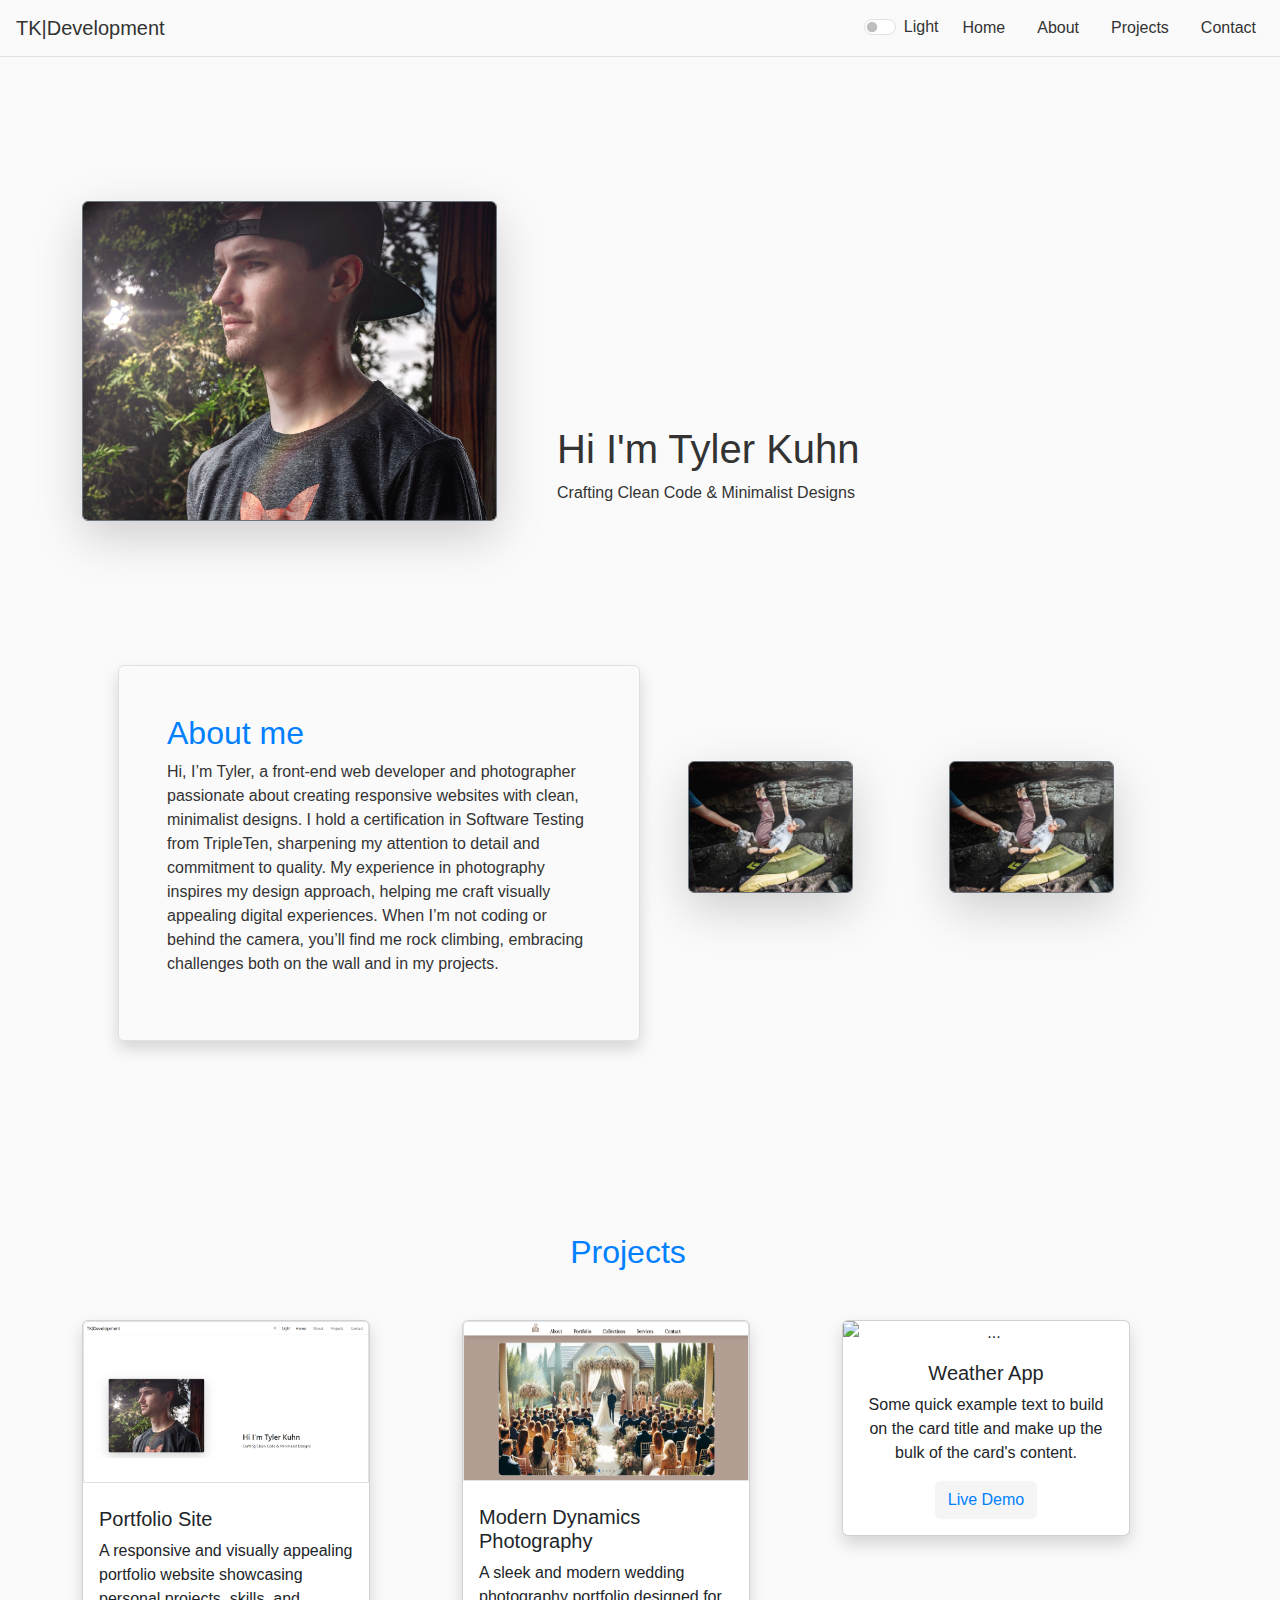
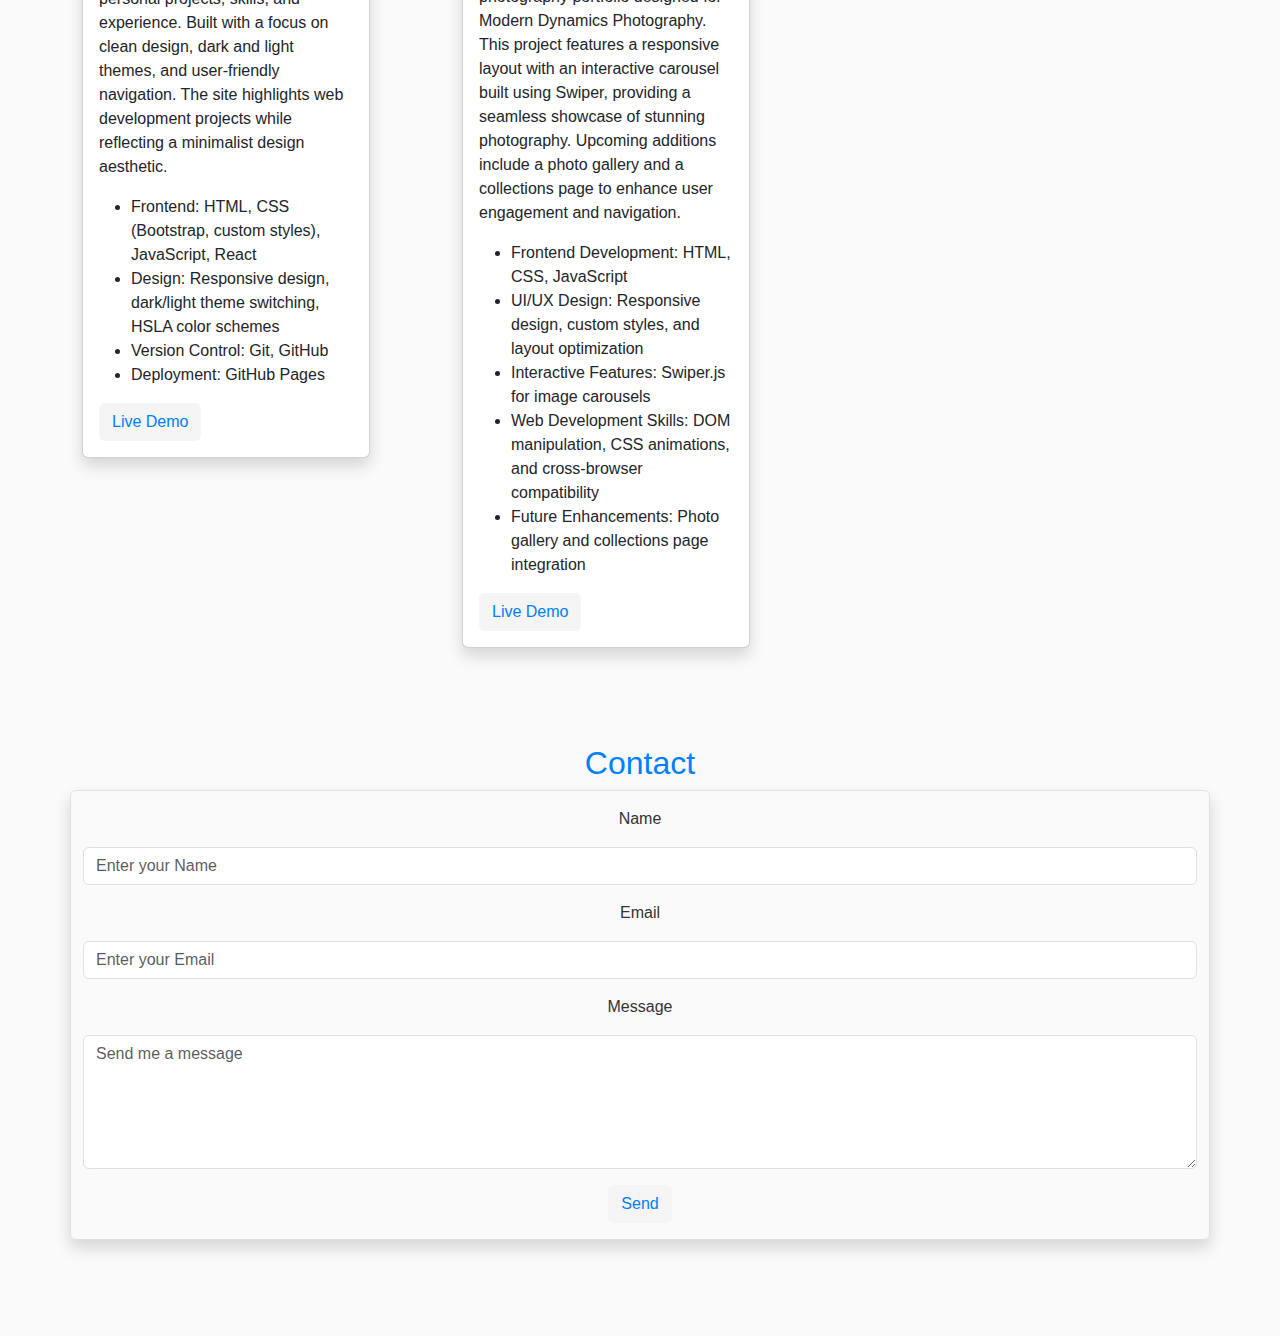
==== index.html @ 6af0e2d0 "fixed colors" ====
<!DOCTYPE html>
<html lang="en">
  <head>
    <meta charset="UTF-8" />
    <meta name="viewport" content="width=device-width, initial-scale=1.0" />
    <link
      href="https://cdn.jsdelivr.net/npm/bootstrap@5.3.3/dist/css/bootstrap.min.css"
      rel="stylesheet"
      integrity="sha384-QWTKZyjpPEjISv5WaRU9OFeRpok6YctnYmDr5pNlyT2bRjXh0JMhjY6hW+ALEwIH"
      crossorigin="anonymous"
    />
    <link rel="stylesheet" href="style.css" />
    <title>Tyler Kuhn | Portfolio</title>
  </head>
  <body>
    <header class="z-3 position-fixed-top ">
      <nav
        class="navbar navbar-expand-md border-bottom border-body"
      >
        <a class="navbar-brand navbar-brand-font-size ms-3">
          <span class="d-none d-lg-inline">TK|Development</span>
          <span class="d-none d-sm-inline d-lg-none">TK</span>
        </a>
        <div class="ms-auto d-flex align-items-center">
          <div class="form-check form-switch mt-0.5 me-3">
            <input
              class="form-check-input"
              type="checkbox"
              id="theme-toggle"
            />
            <label class="form-check-label" for="theme-toggle">Light</label>
          </div>
          <div>
            <ul class="navbar-nav flex-row">
              <li class="nav-item me-3">
                <a
                  class="nav-link active navbar-nav-link-padding-x"
                  href="#home"
                  ><span>Home</span></a
                >
              </li>
              <li class="nav-item me-3">
                <a class="nav-link navbar-nav-link-padding-x" href="#about"
                  ><span>About</span></a
                >
              </li>
              <li class="nav-item me-3">
                <a class="nav-link navbar-nav-link-padding-x" href="#projects"
                  ><span>Projects</span></a
                >
              </li>
              <li class="nav-item me-3">
                <a class="nav-link navbar-nav-link-padding-x" href="#contact"
                  ><span>Contact</span></a
                >
              </li>
            </ul>
          </div>
        </div>
      </nav>
    </header>
    <main class="container mt-5 pt-5 mb-5 ">
      <div id="home" class="row">
        <div class="col-12 col-md-5 pt-5 pe-5">
          <img
            src="resources/images/profile_pic.jpg"
            class="img-fluid rounded shadow-lg border border-secondary"
          />
        </div>
        <div class="col-12 col-md-6 mt-auto pe-5">
          <h1>Hi I'm Tyler Kuhn</h1>
          <p>Crafting Clean Code & Minimalist Designs</p>
        </div>
      </div>
      <div id="about" class="row my-5 p-5">
        <div class="col-12 col-lg-6 my-5 p-5 border rounded shadow">
          <h2>About me</h2>
          <p>
            Hi, I’m Tyler, a front-end web developer and photographer passionate
            about creating responsive websites with clean, minimalist designs. I
            hold a certification in Software Testing from TripleTen, sharpening
            my attention to detail and commitment to quality. My experience in
            photography inspires my design approach, helping me craft visually
            appealing digital experiences. When I’m not coding or behind the
            camera, you’ll find me rock climbing, embracing challenges both on
            the wall and in my projects.
          </p>
        </div>
        <div class="col-12 col-lg-3 mt-5 p-5">
          <img
            src="resources/images/aboutme1.JPG"
            class="img-fluid rounded mt-5 shadow-lg border border-secondary"
          />
        </div>
        <div class="col-12 col-lg-3 mt-5 p-5">
          <img
            src="resources/images/aboutme1.JPG"
            class="img-fluid rounded mt-5 shadow-lg border border-secondary"
          />
        </div>
      </div>
      <div id="projects" class="row mt-5 pt-5">
        <div class="row text-center">
          <h2 class="m-auto">Projects</h2>
        </div>
        <div class="col-12 col-lg-4 mt-5 project-box">
          <div class="card shadow" style="width: 18rem">
            <img
              src="resources/images/portfolio-preview.png"
              class="card-img-top mb-2 pb-4 border"
              alt="Preview of a Portfolio Site."
            />
            <div class="card-body">
              <h5 class="card-title">Portfolio Site</h5>
              <p class="card-text">
                A responsive and visually appealing portfolio website showcasing
                personal projects, skills, and experience. Built with a focus on
                clean design, dark and light themes, and user-friendly
                navigation. The site highlights web development projects while
                reflecting a minimalist design aesthetic.
              </p>
              <ul>
                <li>
                  Frontend: HTML, CSS (Bootstrap, custom styles), JavaScript,
                  React
                </li>
                <li>
                  Design: Responsive design, dark/light theme switching, HSLA
                  color schemes
                </li>
                <li>Version Control: Git, GitHub</li>
                <li>Deployment: GitHub Pages</li>
              </ul>
              <a
                href="https://tyler-kuhn.github.io/Portfolio_Site/"
                target="_blank"
                class="btn"
                >Live Demo</a
              >
            </div>
          </div>
        </div>
        <div class="col-12 col-lg-4 mt-5 project-box">
          <div class="card shadow " style="width: 18rem">
            <img
              src="resources/images/mdp_preview.png"
              class="card-img-top mb-2 border"
              style="height: 10rem;"
              alt="Preview of Wedding photography site"
            /><!-- Remove above style and add to css later-->
            <div class="card-body">
              <h5 class="card-title">Modern Dynamics Photography</h5>
              <p class="card-text">
                A sleek and modern wedding photography portfolio designed for
                Modern Dynamics Photography. This project features a responsive
                layout with an interactive carousel built using Swiper,
                providing a seamless showcase of stunning photography. Upcoming
                additions include a photo gallery and a collections page to
                enhance user engagement and navigation.
              </p>
              <ul>
                <li>Frontend Development: HTML, CSS, JavaScript</li>
                <li>
                  UI/UX Design: Responsive design, custom styles, and layout
                  optimization
                </li>
                <li>Interactive Features: Swiper.js for image carousels</li>
                <li>
                  Web Development Skills: DOM manipulation, CSS animations, and
                  cross-browser compatibility
                </li>
                <li>
                  Future Enhancements: Photo gallery and collections page
                  integration
                </li>
              </ul>
              <a
                href="https://tyler-kuhn.github.io/ModernDynamicsPhotography/"
                target="_blank"
                class="btn"
                >Live Demo</a
              >
            </div>
          </div>
        </div>
        <div class="col-12 col-lg-4 text-center mt-5 project-box">
          <div class="card shadow" style="width: 18rem">
            <img src="..." class="card-img-top" alt="..." />
            <div class="card-body">
              <h5 class="card-title">Weather App</h5>
              <p class="card-text">
                Some quick example text to build on the card title and make up
                the bulk of the card's content.
              </p>
              <a href="#" class="btn">Live Demo</a>
            </div>
          </div>
        </div>
      </div>
      <div id="contact" class="row text-center my-5 py-5">
        <h2>Contact</h2>
        <form action="/submit" method="POST" class="border shadow rounded">
          <label for="name" class="form-label my-3">Name</label>
          <input type="text" class="form-control mb-3" id="name" name="name" placeholder="Enter your Name" required>
          <label for="email" class="form-label mb-3">Email</label>
          <input type="email" class="form-control mb-3" id="email" name="email" placeholder="Enter your Email"  required>
          <label for="message" class="form-label mb-3">Message</label>
          <textarea class="form-control" id="message" class="mb-3" name="message" rows="5" placeholder="Send me a message" required></textarea>
          <input type="submit" value="Send" class="btn my-3">
        </form>
      </div>
    </main>
    <script
      src="https://cdn.jsdelivr.net/npm/bootstrap@5.3.3/dist/js/bootstrap.bundle.min.js"
      integrity="sha384-YvpcrYf0tY3lHB60NNkmXc5s9fDVZLESaAA55NDzOxhy9GkcIdslK1eN7N6jIeHz"
      crossorigin="anonymous"
    ></script>
    <script src="script.js"></script>
  </body>
</html>
---- style.css ----
/* Default Light Theme */
:root {
    --bg-color: hsla(0, 0%, 98%, 1);
    --text-color: hsla(0, 0%, 20%, 1);
    --accent-color: hsla(210, 100%, 50%, 1);
    --border-color: hsla(0, 0%, 90%, 1);
    --btn-color: hsla(0, 0%, 96%, 1);
  }
  
  /* Dark Theme */
  [data-theme="dark"] {
    --bg-color: hsla(220, 15%, 15%, 1);
    --text-color: hsla(0, 0%, 95%, 1);
    --accent-color: hsla(210, 100%, 60%, 1);
    --border-color: hsla(220, 15%, 25%, 1);
    --btn-color: hsla(0, 0%, 20%, 1);
  }
  
  body, nav, span{
    background: var(--bg-color);
    color: var(--text-color)!important;
    font-family: 'Poppins', sans-serif;
    transition: background 0.3s, color 0.3s;
  }
  
  a, .btn, h2{
    color: var(--accent-color)!important;
  }
  
  .btn, input > .btn{
    background: var(--btn-color)!important;
  }

  .form-check-input:checked {
    background-color: var(--bg-color);
  }

  hr {
    border-color: var(--border-color);
  }
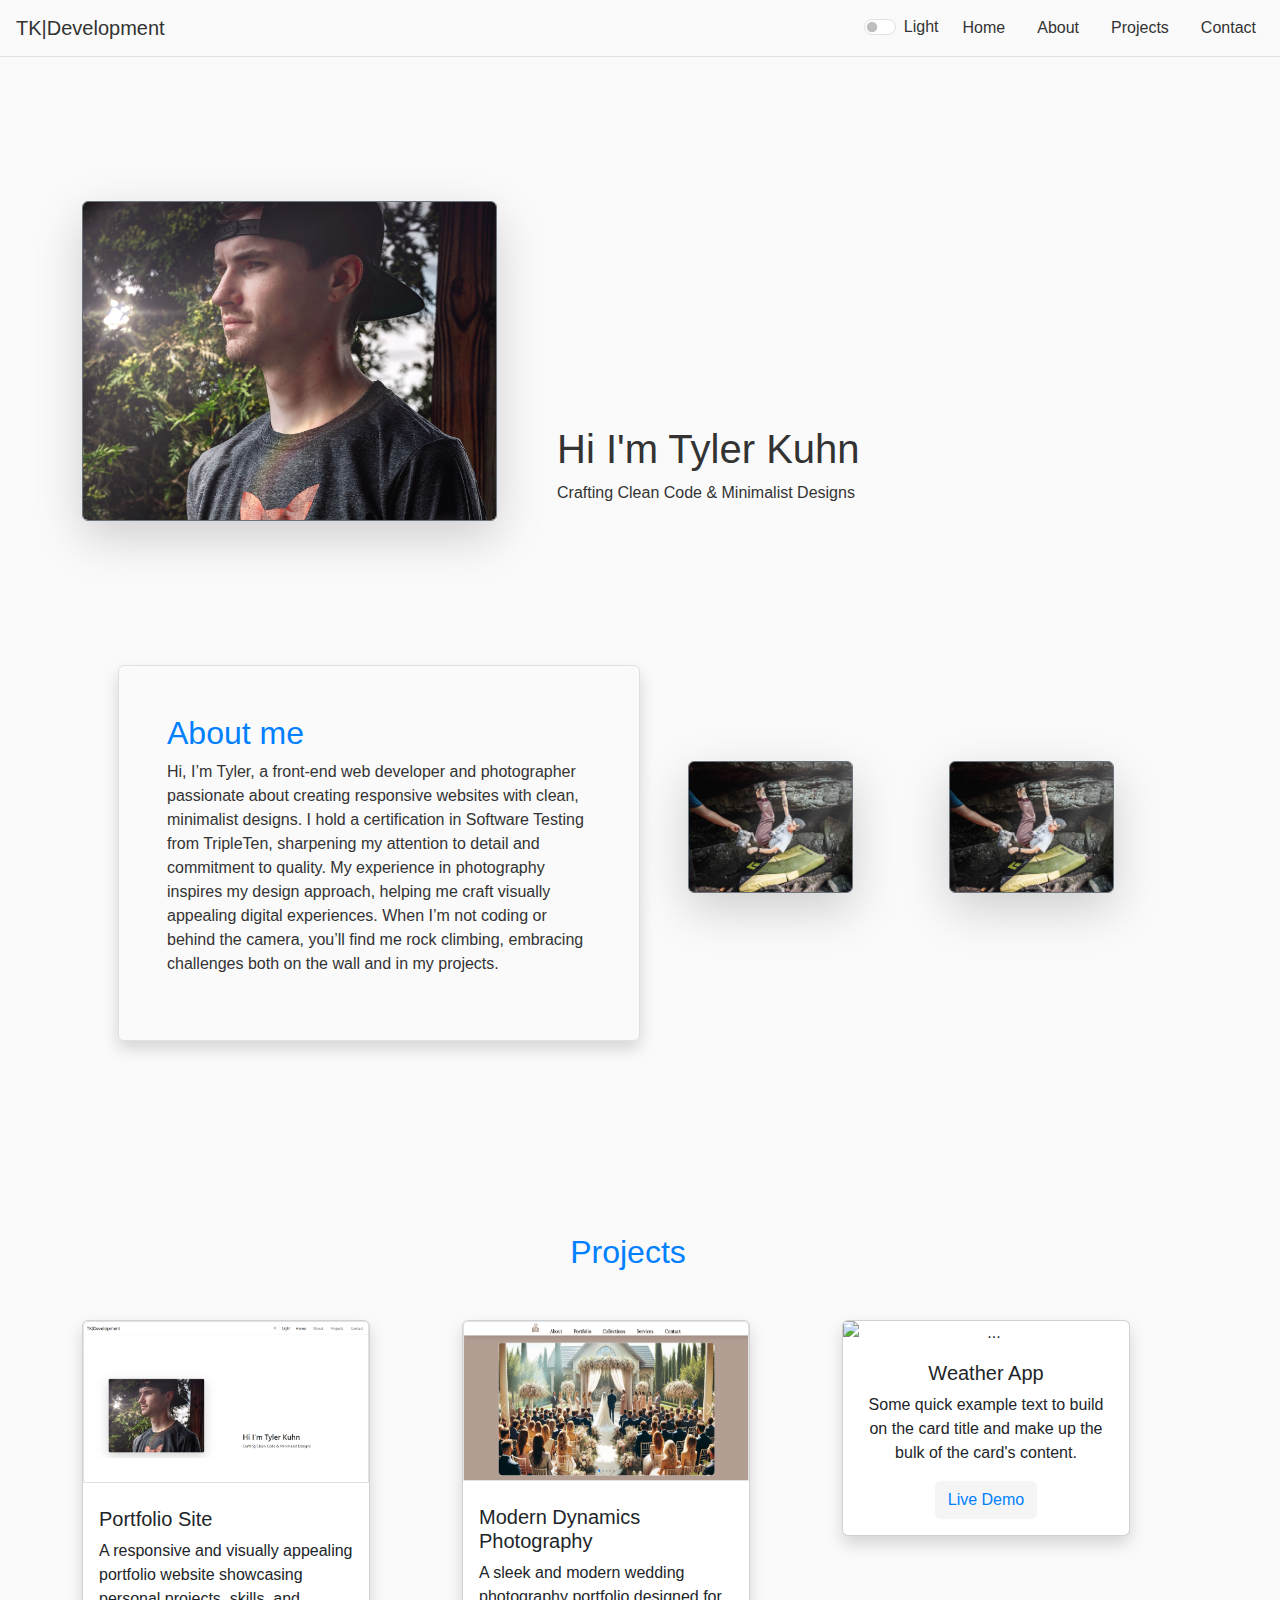
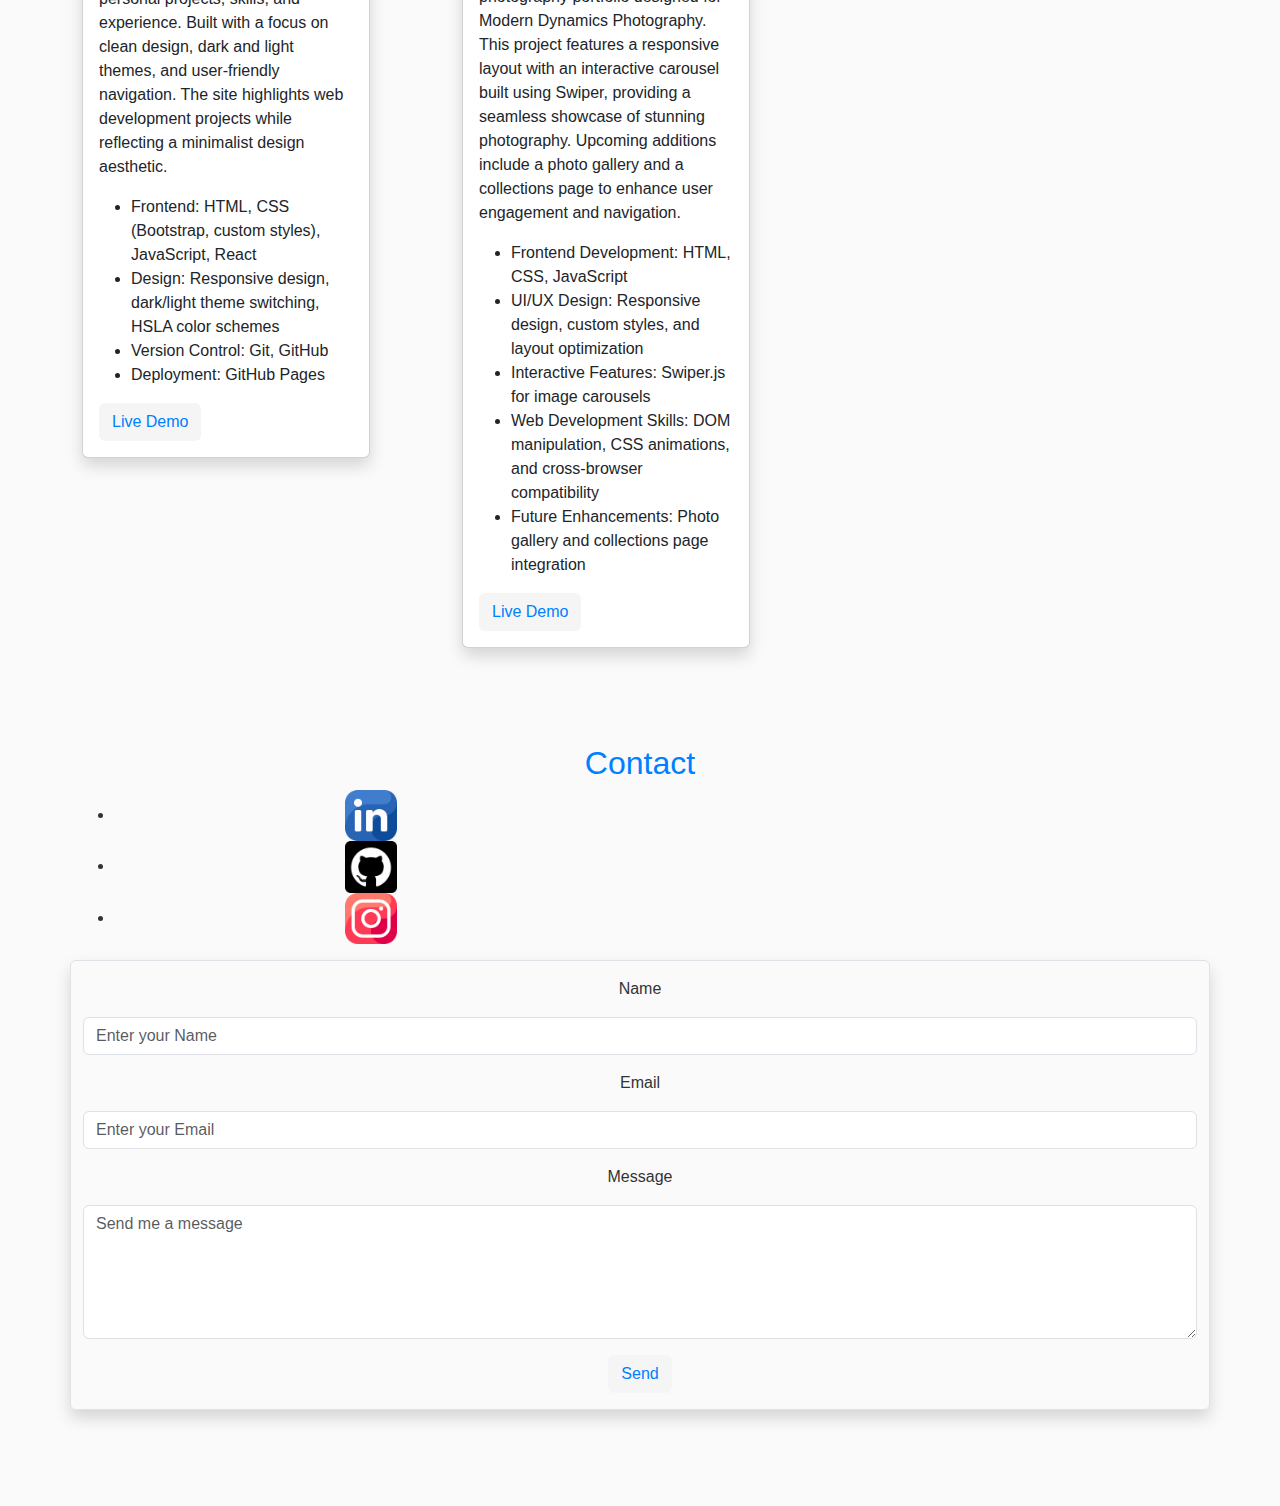
==== commit 2e6150e5: "be dtime" ====
--- a/index.html
+++ b/index.html
@@ -199,6 +199,13 @@
       </div>
       <div id="contact" class="row text-center my-5 py-5">
         <h2>Contact</h2>
+        <div class="col-12 col-lg-6">
+          <ul id="socials" class="flex-row">
+            <li><a href="https://www.linkedin.com/in/iamtylerkuhn/"><img src="resources/icons/linkedin_2504923.png" alt="Linkedin Logo"></a></li>
+            <li><a href="https://github.com/Tyler-Kuhn"><img src="resources/icons/github_5968866.png" alt="GitHub Logo"></a></li>
+            <li><a href=""><img src="resources/icons/instagram_2504918.png" alt="Instagram Logo"></a></li>
+          </ul>
+        </div>
         <form action="/submit" method="POST" class="border shadow rounded">
           <label for="name" class="form-label my-3">Name</label>
           <input type="text" class="form-control mb-3" id="name" name="name" placeholder="Enter your Name" required>
--- a/style.css
+++ b/style.css
@@ -39,5 +39,12 @@
     border-color: var(--border-color);
   }
 
+  #socials img{
+    width: 10%;
+    height: auto;
+  }
 
+  li {
+  
+  }
   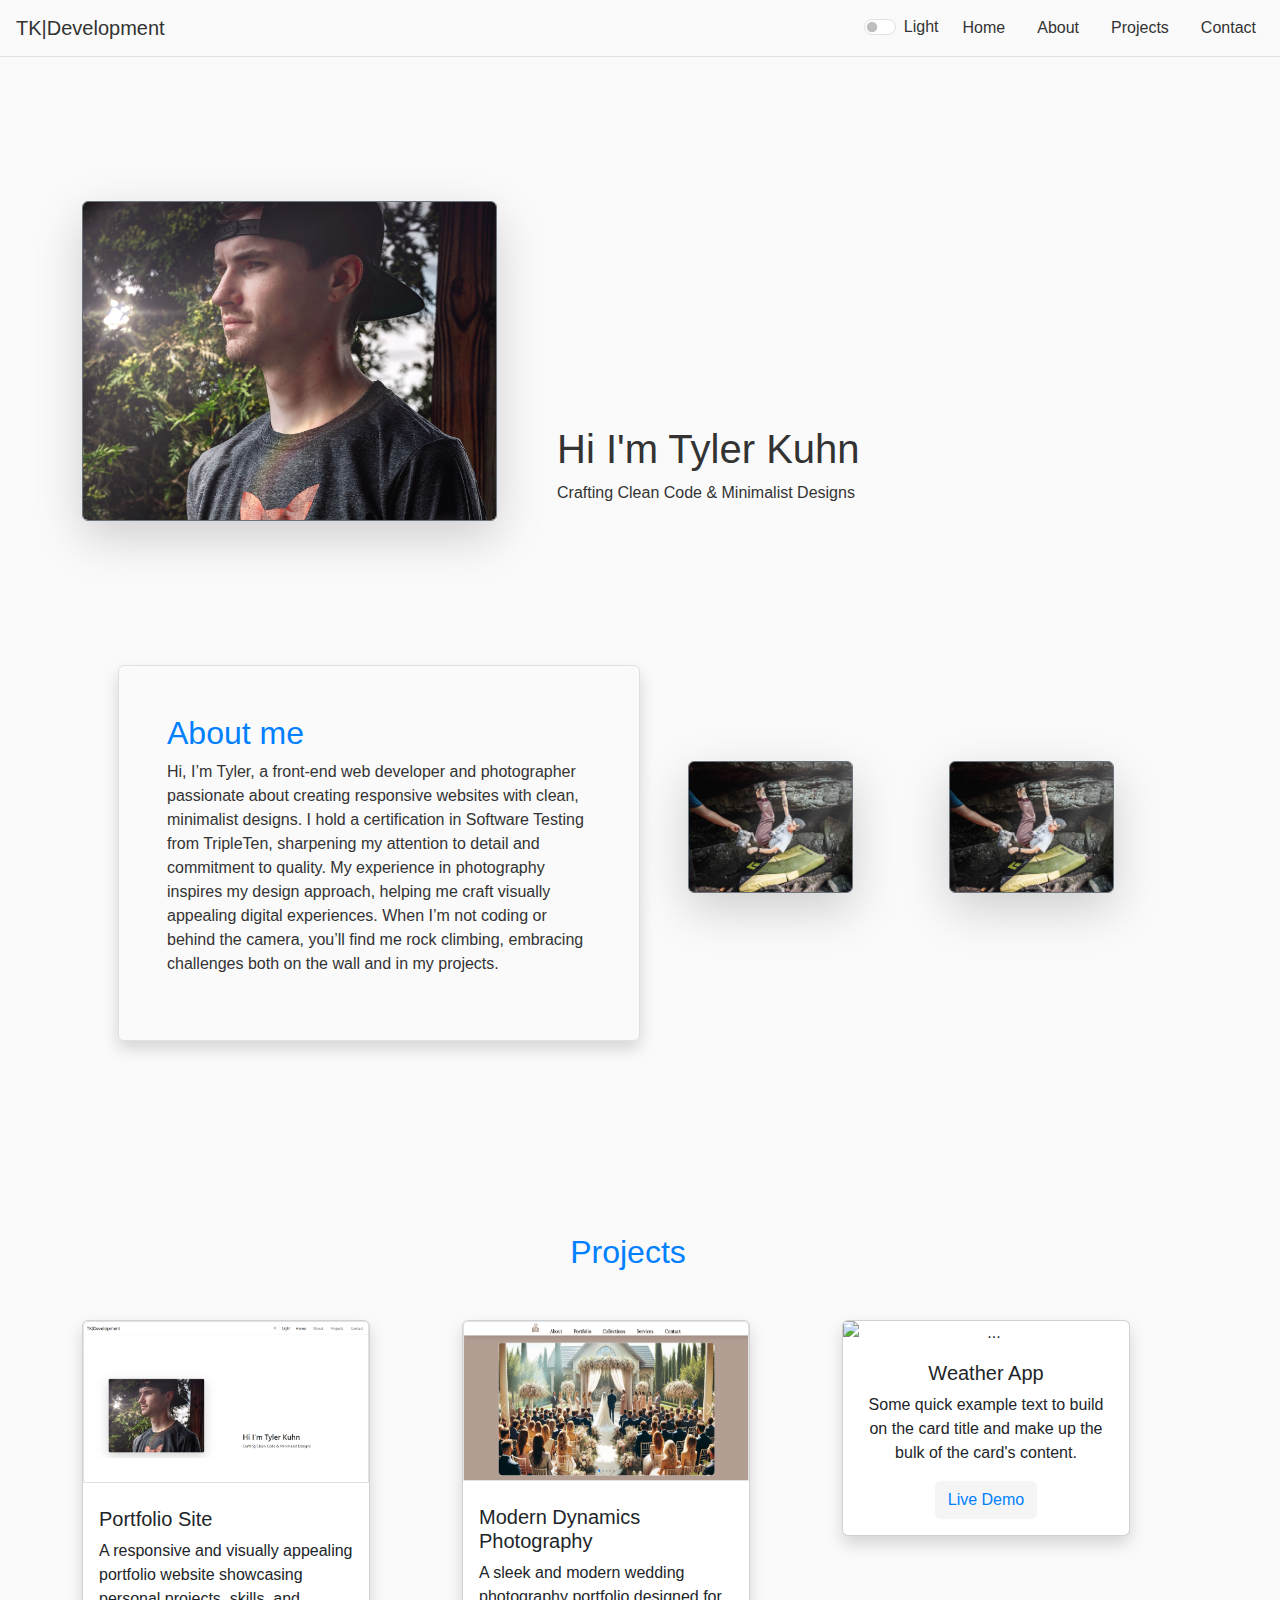
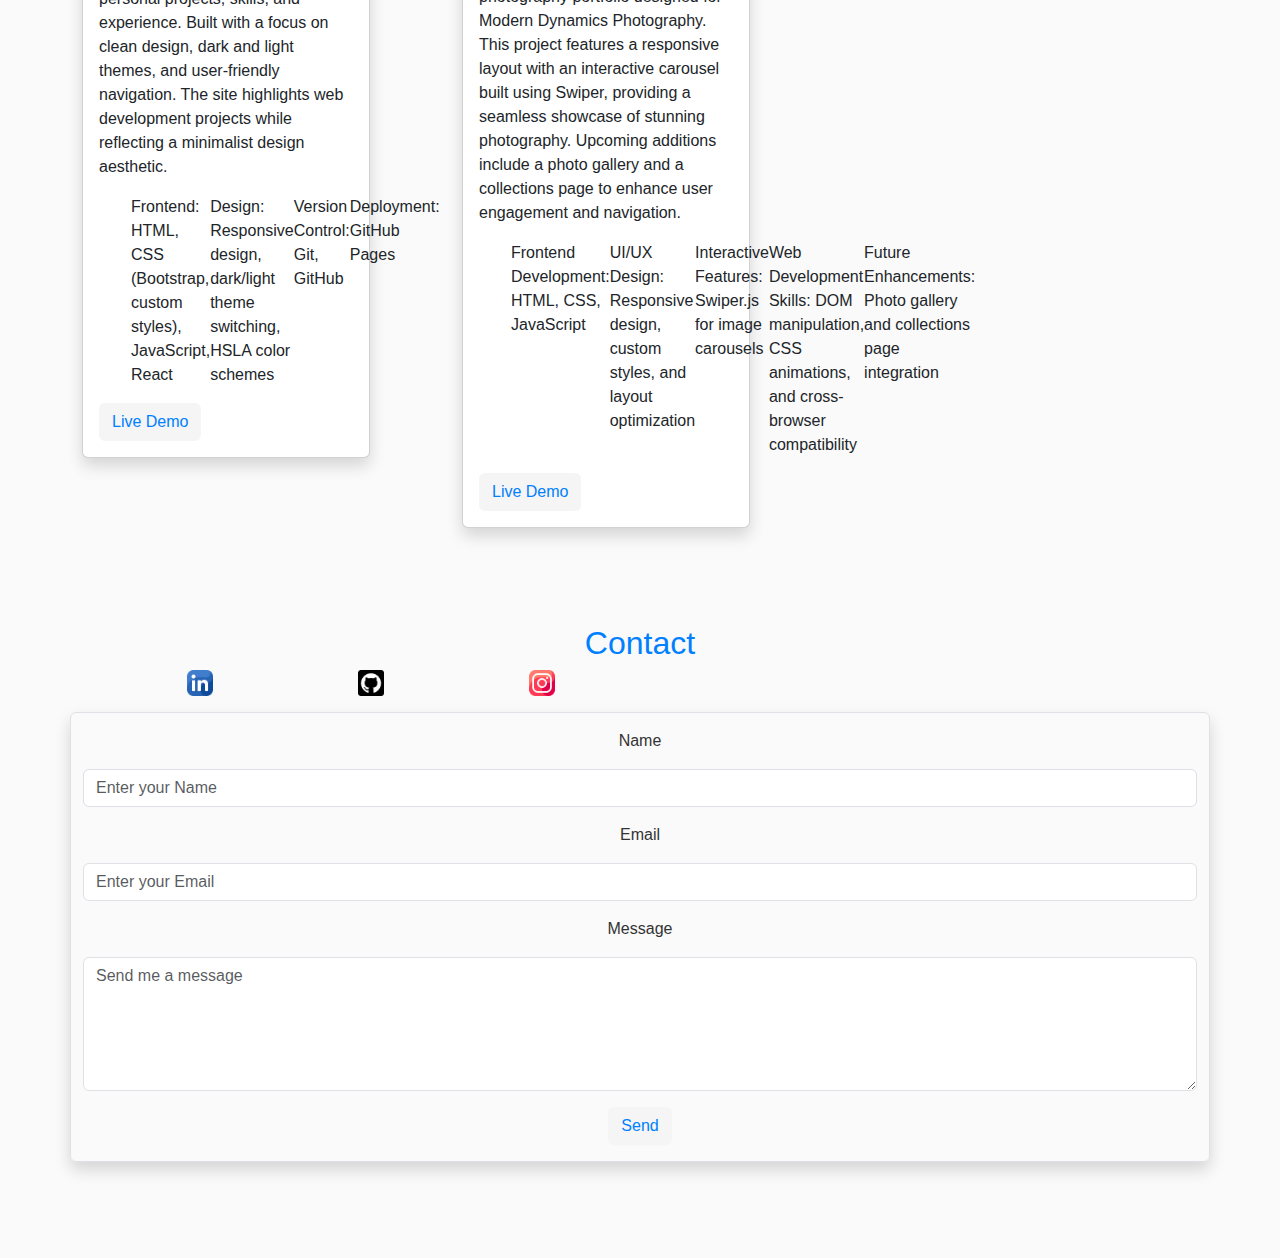
==== commit 096a23c9: "f" ====
--- a/index.html
+++ b/index.html
@@ -103,7 +103,7 @@
         <div class="row text-center">
           <h2 class="m-auto">Projects</h2>
         </div>
-        <div class="col-12 col-lg-4 mt-5 project-box">
+        <div class="col-12 col-md-12 col-lg-4 mt-5 project-box">
           <div class="card shadow" style="width: 18rem">
             <img
               src="resources/images/portfolio-preview.png"
--- a/style.css
+++ b/style.css
@@ -40,11 +40,13 @@
   }
 
   #socials img{
-    width: 10%;
+    width: 15%;
     height: auto;
   }
 
-  li {
-  
+  ul {
+    list-style-type: none;
+    display: flex;
+    flex-direction: row;
   }
   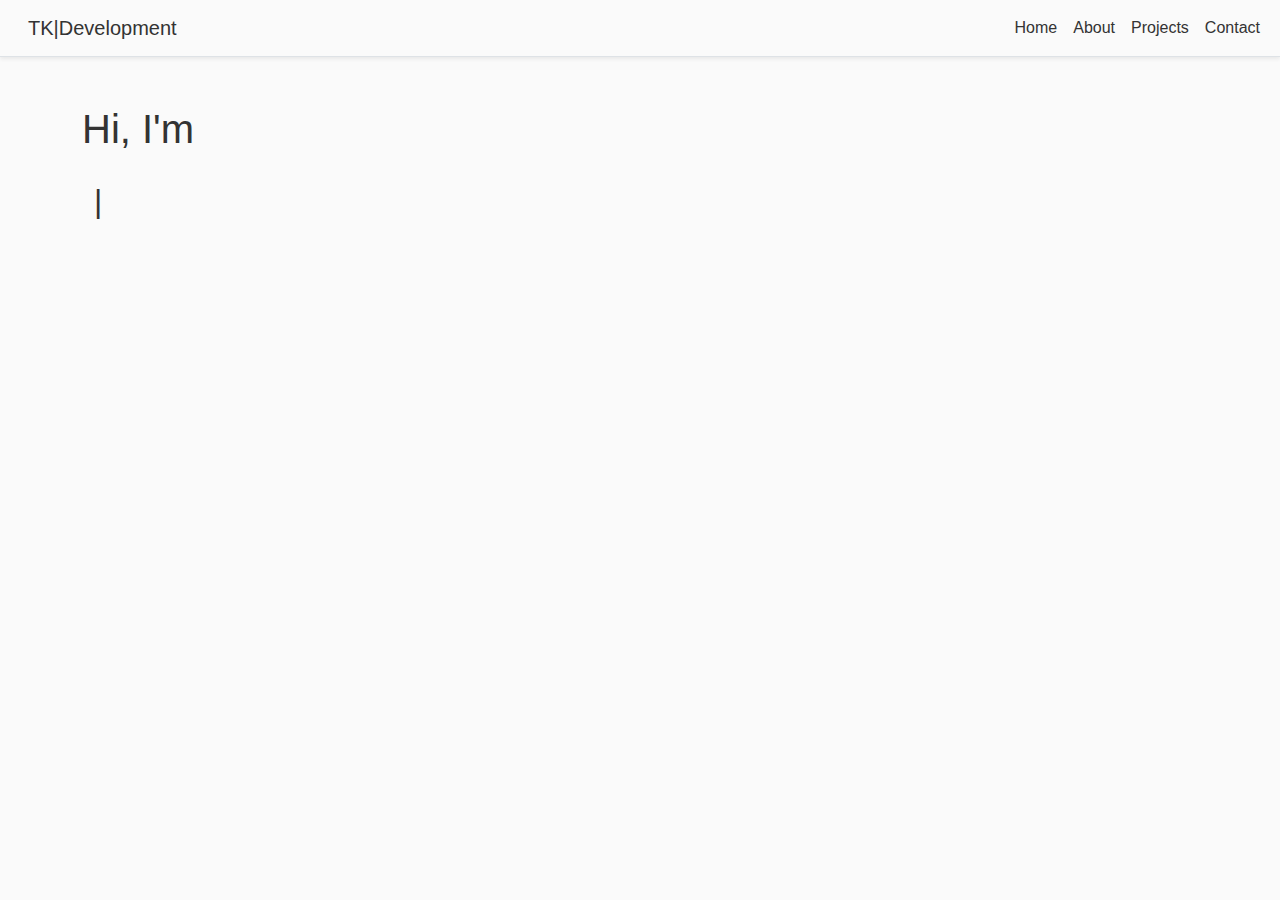
==== commit 86312dee: "restructured site and added interactivity" ====
--- a/index.html
+++ b/index.html
@@ -9,212 +9,65 @@
       integrity="sha384-QWTKZyjpPEjISv5WaRU9OFeRpok6YctnYmDr5pNlyT2bRjXh0JMhjY6hW+ALEwIH"
       crossorigin="anonymous"
     />
-    <link rel="stylesheet" href="style.css" />
-    <title>Tyler Kuhn | Portfolio</title>
+    <link rel="stylesheet" href="/styles/style.css" />
+    <link rel="stylesheet" href="/styles/index.css" />
+    <title>TK | Home</title>
   </head>
   <body>
-    <header class="z-3 position-fixed-top ">
+    <header class="z-3 position-fixed-top">
       <nav
-        class="navbar navbar-expand-md border-bottom border-body"
+        class="navbar navbar-expand-md bg-body-light border-bottom shadow-sm"
       >
-        <a class="navbar-brand navbar-brand-font-size ms-3">
-          <span class="d-none d-lg-inline">TK|Development</span>
-          <span class="d-none d-sm-inline d-lg-none">TK</span>
-        </a>
-        <div class="ms-auto d-flex align-items-center">
-          <div class="form-check form-switch mt-0.5 me-3">
-            <input
-              class="form-check-input"
-              type="checkbox"
-              id="theme-toggle"
-            />
-            <label class="form-check-label" for="theme-toggle">Light</label>
-          </div>
-          <div>
-            <ul class="navbar-nav flex-row">
-              <li class="nav-item me-3">
-                <a
-                  class="nav-link active navbar-nav-link-padding-x"
-                  href="#home"
-                  ><span>Home</span></a
+        <div class="container-fluid">
+          <a class="navbar-brand ps-3" href="index.html"
+            >TK|Development</a>
+            
+          <button
+            class="navbar-toggler"
+            type="button"
+            data-bs-toggle="collapse"
+            data-bs-target="#navbarSupportedContent"
+            aria-controls="navbarSupportedContent"
+            aria-expanded="false"
+            aria-label="Toggle navigation"
+          >
+            <span class="navbar-toggler-icon"></span>
+            
+          </button>
+          <div
+            class="collapse navbar-collapse d-flex-sm justify-content-end"
+            id="navbarSupportedContent"
+          >
+          
+            <ul class="navbar-nav">
+              <li class="nav-item">
+                <a class="nav-link active nav-color" aria-current="page" href="index.html"
+                  >Home</a
                 >
               </li>
-              <li class="nav-item me-3">
-                <a class="nav-link navbar-nav-link-padding-x" href="#about"
-                  ><span>About</span></a
-                >
+              <li class="nav-item">
+                <a class="nav-link nav-color" href="/pages/about.html">About</a>
               </li>
-              <li class="nav-item me-3">
-                <a class="nav-link navbar-nav-link-padding-x" href="#projects"
-                  ><span>Projects</span></a
-                >
+              <li class="nav-item">
+                <a class="nav-link nav-color" href="/pages/projects.html">Projects</a>
               </li>
-              <li class="nav-item me-3">
-                <a class="nav-link navbar-nav-link-padding-x" href="#contact"
-                  ><span>Contact</span></a
-                >
+              <li class="nav-item">
+                <a class="nav-link nav-color" href="/pages/contact.html">Contact</a>
               </li>
+             
             </ul>
           </div>
         </div>
       </nav>
     </header>
-    <main class="container mt-5 pt-5 mb-5 ">
-      <div id="home" class="row">
-        <div class="col-12 col-md-5 pt-5 pe-5">
-          <img
-            src="resources/images/profile_pic.jpg"
-            class="img-fluid rounded shadow-lg border border-secondary"
-          />
+    <main class="container">
+      <div id="home" class="row col-12 col-md-6 mt-auto">
+        <div class="typing-effect">
+          <h1 id="typed-heading"></h1>
+          <p id="typed-paragraph"></p>
+          <span class="cursor">|</span>
         </div>
-        <div class="col-12 col-md-6 mt-auto pe-5">
-          <h1>Hi I'm Tyler Kuhn</h1>
-          <p>Crafting Clean Code & Minimalist Designs</p>
-        </div>
-      </div>
-      <div id="about" class="row my-5 p-5">
-        <div class="col-12 col-lg-6 my-5 p-5 border rounded shadow">
-          <h2>About me</h2>
-          <p>
-            Hi, I’m Tyler, a front-end web developer and photographer passionate
-            about creating responsive websites with clean, minimalist designs. I
-            hold a certification in Software Testing from TripleTen, sharpening
-            my attention to detail and commitment to quality. My experience in
-            photography inspires my design approach, helping me craft visually
-            appealing digital experiences. When I’m not coding or behind the
-            camera, you’ll find me rock climbing, embracing challenges both on
-            the wall and in my projects.
-          </p>
-        </div>
-        <div class="col-12 col-lg-3 mt-5 p-5">
-          <img
-            src="resources/images/aboutme1.JPG"
-            class="img-fluid rounded mt-5 shadow-lg border border-secondary"
-          />
-        </div>
-        <div class="col-12 col-lg-3 mt-5 p-5">
-          <img
-            src="resources/images/aboutme1.JPG"
-            class="img-fluid rounded mt-5 shadow-lg border border-secondary"
-          />
-        </div>
-      </div>
-      <div id="projects" class="row mt-5 pt-5">
-        <div class="row text-center">
-          <h2 class="m-auto">Projects</h2>
-        </div>
-        <div class="col-12 col-md-12 col-lg-4 mt-5 project-box">
-          <div class="card shadow" style="width: 18rem">
-            <img
-              src="resources/images/portfolio-preview.png"
-              class="card-img-top mb-2 pb-4 border"
-              alt="Preview of a Portfolio Site."
-            />
-            <div class="card-body">
-              <h5 class="card-title">Portfolio Site</h5>
-              <p class="card-text">
-                A responsive and visually appealing portfolio website showcasing
-                personal projects, skills, and experience. Built with a focus on
-                clean design, dark and light themes, and user-friendly
-                navigation. The site highlights web development projects while
-                reflecting a minimalist design aesthetic.
-              </p>
-              <ul>
-                <li>
-                  Frontend: HTML, CSS (Bootstrap, custom styles), JavaScript,
-                  React
-                </li>
-                <li>
-                  Design: Responsive design, dark/light theme switching, HSLA
-                  color schemes
-                </li>
-                <li>Version Control: Git, GitHub</li>
-                <li>Deployment: GitHub Pages</li>
-              </ul>
-              <a
-                href="https://tyler-kuhn.github.io/Portfolio_Site/"
-                target="_blank"
-                class="btn"
-                >Live Demo</a
-              >
-            </div>
-          </div>
-        </div>
-        <div class="col-12 col-lg-4 mt-5 project-box">
-          <div class="card shadow " style="width: 18rem">
-            <img
-              src="resources/images/mdp_preview.png"
-              class="card-img-top mb-2 border"
-              style="height: 10rem;"
-              alt="Preview of Wedding photography site"
-            /><!-- Remove above style and add to css later-->
-            <div class="card-body">
-              <h5 class="card-title">Modern Dynamics Photography</h5>
-              <p class="card-text">
-                A sleek and modern wedding photography portfolio designed for
-                Modern Dynamics Photography. This project features a responsive
-                layout with an interactive carousel built using Swiper,
-                providing a seamless showcase of stunning photography. Upcoming
-                additions include a photo gallery and a collections page to
-                enhance user engagement and navigation.
-              </p>
-              <ul>
-                <li>Frontend Development: HTML, CSS, JavaScript</li>
-                <li>
-                  UI/UX Design: Responsive design, custom styles, and layout
-                  optimization
-                </li>
-                <li>Interactive Features: Swiper.js for image carousels</li>
-                <li>
-                  Web Development Skills: DOM manipulation, CSS animations, and
-                  cross-browser compatibility
-                </li>
-                <li>
-                  Future Enhancements: Photo gallery and collections page
-                  integration
-                </li>
-              </ul>
-              <a
-                href="https://tyler-kuhn.github.io/ModernDynamicsPhotography/"
-                target="_blank"
-                class="btn"
-                >Live Demo</a
-              >
-            </div>
-          </div>
-        </div>
-        <div class="col-12 col-lg-4 text-center mt-5 project-box">
-          <div class="card shadow" style="width: 18rem">
-            <img src="..." class="card-img-top" alt="..." />
-            <div class="card-body">
-              <h5 class="card-title">Weather App</h5>
-              <p class="card-text">
-                Some quick example text to build on the card title and make up
-                the bulk of the card's content.
-              </p>
-              <a href="#" class="btn">Live Demo</a>
-            </div>
-          </div>
-        </div>
-      </div>
-      <div id="contact" class="row text-center my-5 py-5">
-        <h2>Contact</h2>
-        <div class="col-12 col-lg-6">
-          <ul id="socials" class="flex-row">
-            <li><a href="https://www.linkedin.com/in/iamtylerkuhn/"><img src="resources/icons/linkedin_2504923.png" alt="Linkedin Logo"></a></li>
-            <li><a href="https://github.com/Tyler-Kuhn"><img src="resources/icons/github_5968866.png" alt="GitHub Logo"></a></li>
-            <li><a href=""><img src="resources/icons/instagram_2504918.png" alt="Instagram Logo"></a></li>
-          </ul>
-        </div>
-        <form action="/submit" method="POST" class="border shadow rounded">
-          <label for="name" class="form-label my-3">Name</label>
-          <input type="text" class="form-control mb-3" id="name" name="name" placeholder="Enter your Name" required>
-          <label for="email" class="form-label mb-3">Email</label>
-          <input type="email" class="form-control mb-3" id="email" name="email" placeholder="Enter your Email"  required>
-          <label for="message" class="form-label mb-3">Message</label>
-          <textarea class="form-control" id="message" class="mb-3" name="message" rows="5" placeholder="Send me a message" required></textarea>
-          <input type="submit" value="Send" class="btn my-3">
-        </form>
+        <div id="profile-pic"></div>
       </div>
     </main>
     <script
@@ -222,6 +75,7 @@
       integrity="sha384-YvpcrYf0tY3lHB60NNkmXc5s9fDVZLESaAA55NDzOxhy9GkcIdslK1eN7N6jIeHz"
       crossorigin="anonymous"
     ></script>
-    <script src="script.js"></script>
+    <script src="/scripts/script.js"></script>
+    <script src="/scripts/typing-effect.js"></script>
   </body>
 </html>
--- a/styles/style.css
+++ b/styles/style.css
@@ -0,0 +1,60 @@
+/* Default Light Theme */
+:root {
+    --bg-color: hsla(0, 0%, 98%, 1);
+    --text-color: hsla(0, 0%, 20%, 1);
+    --accent-color: hsla(210, 100%, 50%, 1);
+    --border-color: hsla(0, 0%, 90%, 1);
+    --btn-color: hsla(0, 0%, 96%, 1);
+  }
+  
+  /* Dark Theme */
+  [data-theme="dark"] {
+    --bg-color: hsla(220, 15%, 15%, 1);
+    --text-color: hsla(0, 0%, 95%, 1);
+    --accent-color: hsla(210, 100%, 60%, 1);
+    --border-color: hsla(220, 15%, 25%, 1);
+    --btn-color: hsla(0, 0%, 20%, 1);
+  }
+  /*Main Styles*/
+  body, nav, span, .nav-color, .navbar-brand, p, h1{
+    background: var(--bg-color);
+    color: var(--text-color)!important;
+    font-family: 'Poppins', sans-serif;
+    transition: background 0.3s, color 0.3s;
+  }
+  
+  a, .btn, h2{
+    color: var(--accent-color)!important;
+  }
+  
+  .btn, input > .btn{
+    background: var(--btn-color)!important;
+  }
+
+  .form-check-input:checked {
+    background-color: var(--bg-color);
+  }
+
+  hr {
+    border-color: var(--border-color);
+  }
+
+/*Main Spacing*/
+main{
+  margin-top: 3rem;
+}
+
+
+
+/*Footer Styles*/
+  #socials img{
+    width: 15%;
+    height: auto;
+  }
+
+  ul {
+    list-style-type: none;
+    display: flex;
+    flex-direction: row;
+  }
+  --- a/styles/index.css
+++ b/styles/index.css
@@ -0,0 +1,47 @@
+/* Default Light Theme */
+:root {
+    --bg-color: hsla(0, 0%, 98%, 1);
+    --text-color: hsla(0, 0%, 20%, 1);
+    --accent-color: hsla(210, 100%, 50%, 1);
+    --border-color: hsla(0, 0%, 90%, 1);
+    --btn-color: hsla(0, 0%, 96%, 1);
+  }
+  
+  /* Dark Theme */
+  [data-theme="dark"] {
+    --bg-color: hsla(220, 15%, 15%, 1);
+    --text-color: hsla(0, 0%, 95%, 1);
+    --accent-color: hsla(210, 100%, 60%, 1);
+    --border-color: hsla(220, 15%, 25%, 1);
+    --btn-color: hsla(0, 0%, 20%, 1);
+  }
+
+/*Home Styles*/
+  #home {
+    margin-top: 10rem;
+  }
+
+  /*Typing effect*/
+  .typing-effect {
+    font-family: 'Courier New', Courier, monospace;
+    font-size: 2rem;
+    color: var(--text-color);
+    display: flex;
+    flex-direction: column;
+    align-items: start;
+  }
+
+  .cursor {
+    display: inline-flex;
+    background-color: var(--bg-color);
+    width: 2px;
+    height: 1.5rem;
+    margin-left: .75rem;
+    animation: blink 0.5s step-end infinite;
+  }
+
+  @keyframes blink {
+    50% {
+        opacity: 0;
+    }
+  }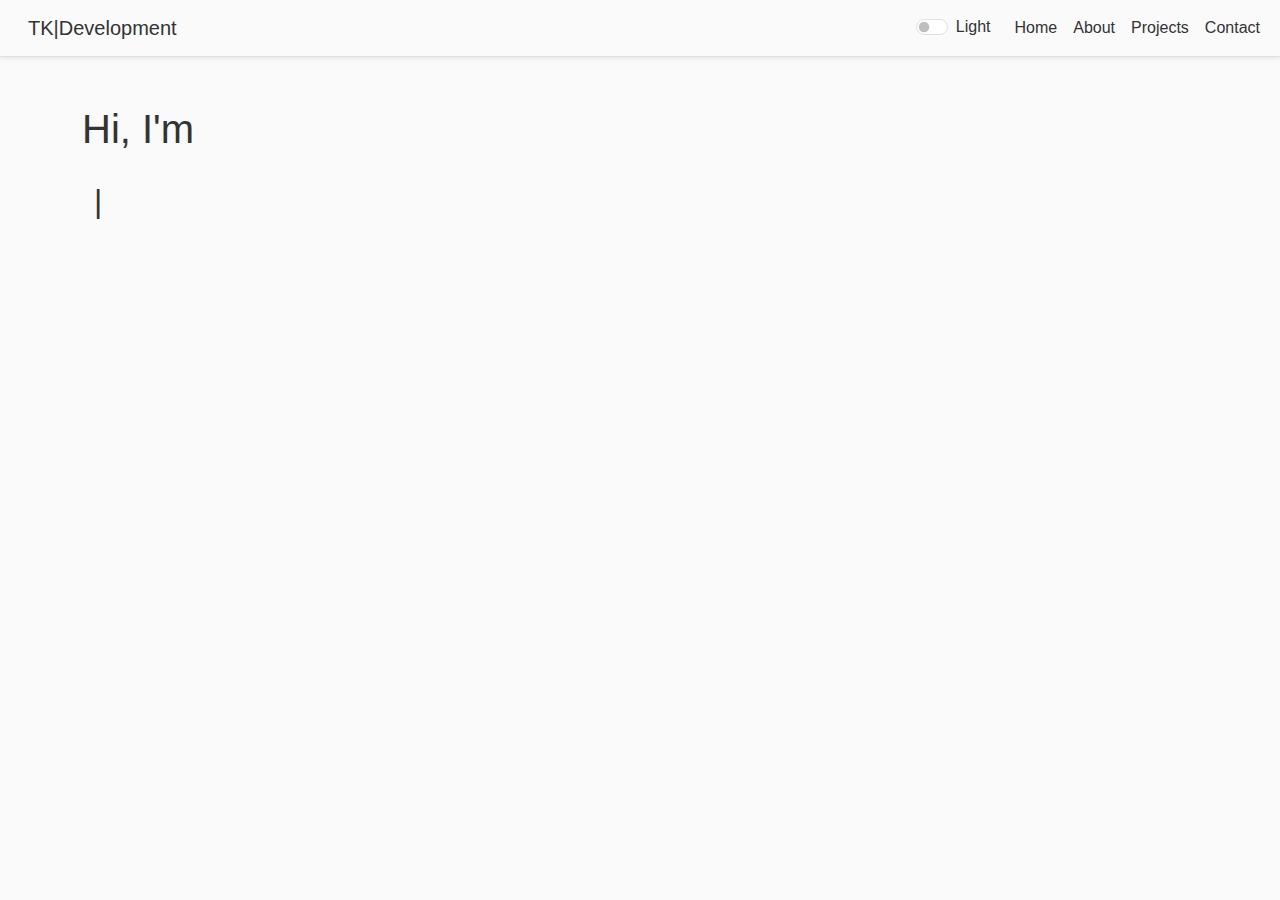
==== commit 06a58a0f: "forgot to add button back in for toggling theme" ====
--- a/index.html
+++ b/index.html
@@ -21,7 +21,12 @@
         <div class="container-fluid">
           <a class="navbar-brand ps-3" href="index.html"
             >TK|Development</a>
-            
+            <div class="ms-auto d-flex align-items-center">
+              <div class="form-check form-switch mt-0.5 me-3">
+                <input class="form-check-input" type="checkbox" id="theme-toggle" />
+                <label class="form-check-label" for="theme-toggle">Light</label>
+              </div>
+              <div>
           <button
             class="navbar-toggler"
             type="button"
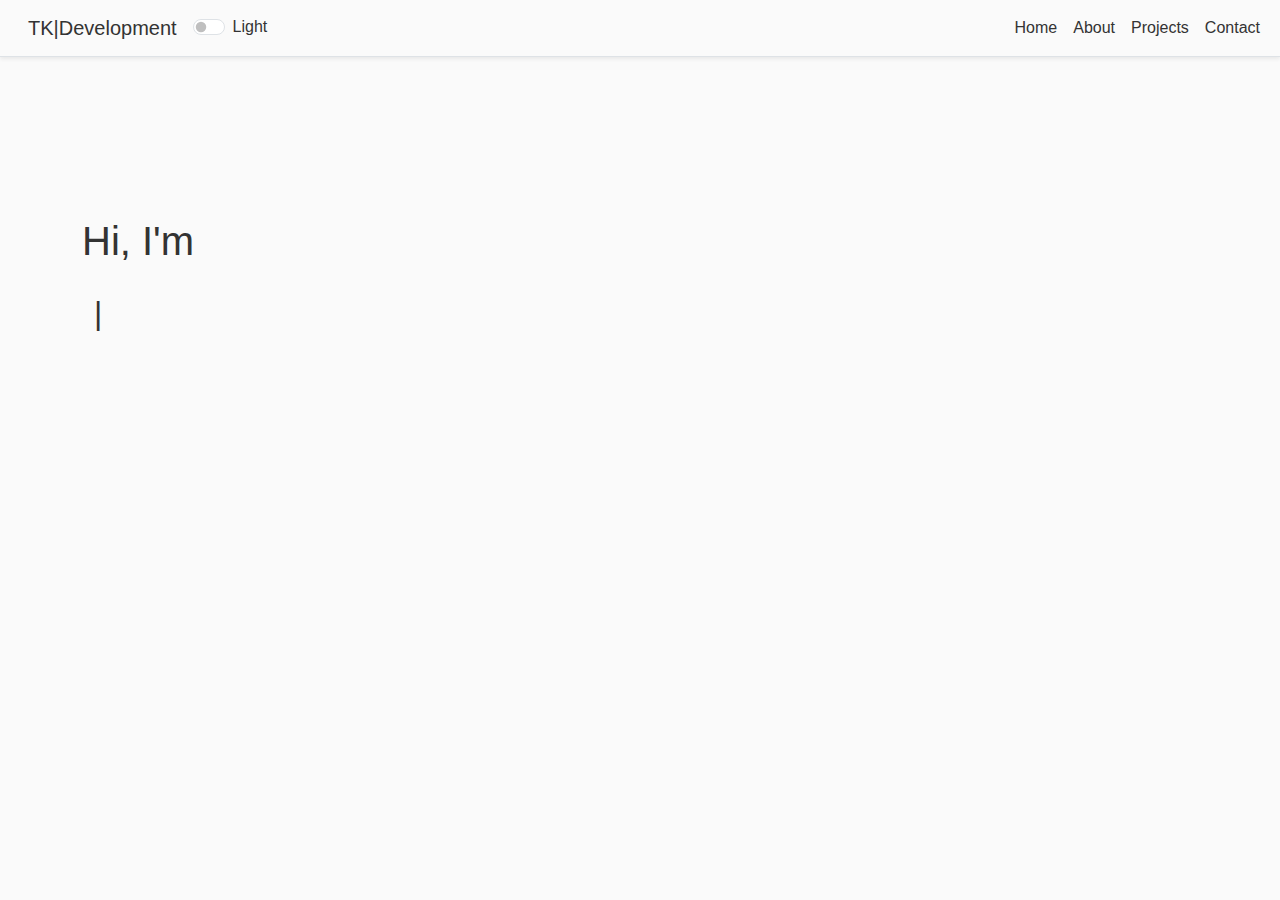
==== commit 08ebd057: "fixed file paths" ====
--- a/index.html
+++ b/index.html
@@ -9,8 +9,8 @@
       integrity="sha384-QWTKZyjpPEjISv5WaRU9OFeRpok6YctnYmDr5pNlyT2bRjXh0JMhjY6hW+ALEwIH"
       crossorigin="anonymous"
     />
-    <link rel="stylesheet" href="/styles/style.css" />
-    <link rel="stylesheet" href="/styles/index.css" />
+    <link rel="stylesheet" href="styles/style.css" />
+    <link rel="stylesheet" href="styles/index.css" />
     <title>TK | Home</title>
   </head>
   <body>
@@ -19,14 +19,17 @@
         class="navbar navbar-expand-md bg-body-light border-bottom shadow-sm"
       >
         <div class="container-fluid">
-          <a class="navbar-brand ps-3" href="index.html"
-            >TK|Development</a>
-            <div class="ms-auto d-flex align-items-center">
-              <div class="form-check form-switch mt-0.5 me-3">
-                <input class="form-check-input" type="checkbox" id="theme-toggle" />
-                <label class="form-check-label" for="theme-toggle">Light</label>
-              </div>
-              <div>
+          <a class="navbar-brand ps-3" href="index.html">TK|Development</a>
+          <div class="ms-auto d-flex align-items-center">
+            <div class="form-check form-switch mt-0.5 me-3">
+              <input
+                class="form-check-input"
+                type="checkbox"
+                id="theme-toggle"
+              />
+              <label class="form-check-label" for="theme-toggle">Light</label>
+            </div>
+          </div>
           <button
             class="navbar-toggler"
             type="button"
@@ -37,36 +40,40 @@
             aria-label="Toggle navigation"
           >
             <span class="navbar-toggler-icon"></span>
-            
           </button>
           <div
             class="collapse navbar-collapse d-flex-sm justify-content-end"
             id="navbarSupportedContent"
           >
-          
             <ul class="navbar-nav">
               <li class="nav-item">
-                <a class="nav-link active nav-color" aria-current="page" href="index.html"
+                <a
+                  class="nav-link active nav-color"
+                  aria-current="page"
+                  href="index.html"
                   >Home</a
                 >
               </li>
               <li class="nav-item">
-                <a class="nav-link nav-color" href="/pages/about.html">About</a>
+                <a class="nav-link nav-color" href="pages/about.html">About</a>
               </li>
               <li class="nav-item">
-                <a class="nav-link nav-color" href="/pages/projects.html">Projects</a>
+                <a class="nav-link nav-color" href="pages/projects.html"
+                  >Projects</a
+                >
               </li>
               <li class="nav-item">
-                <a class="nav-link nav-color" href="/pages/contact.html">Contact</a>
+                <a class="nav-link nav-color" href="pages/contact.html"
+                  >Contact</a
+                >
               </li>
-             
             </ul>
           </div>
         </div>
       </nav>
     </header>
     <main class="container">
-      <div id="home" class="row col-12 col-md-6 mt-auto">
+      <div id="home" class="row">
         <div class="typing-effect">
           <h1 id="typed-heading"></h1>
           <p id="typed-paragraph"></p>
@@ -80,7 +87,7 @@
       integrity="sha384-YvpcrYf0tY3lHB60NNkmXc5s9fDVZLESaAA55NDzOxhy9GkcIdslK1eN7N6jIeHz"
       crossorigin="anonymous"
     ></script>
-    <script src="/scripts/script.js"></script>
-    <script src="/scripts/typing-effect.js"></script>
+    <script src="scripts/script.js"></script>
+    <script src="scripts/typing-effect.js"></script>
   </body>
 </html>
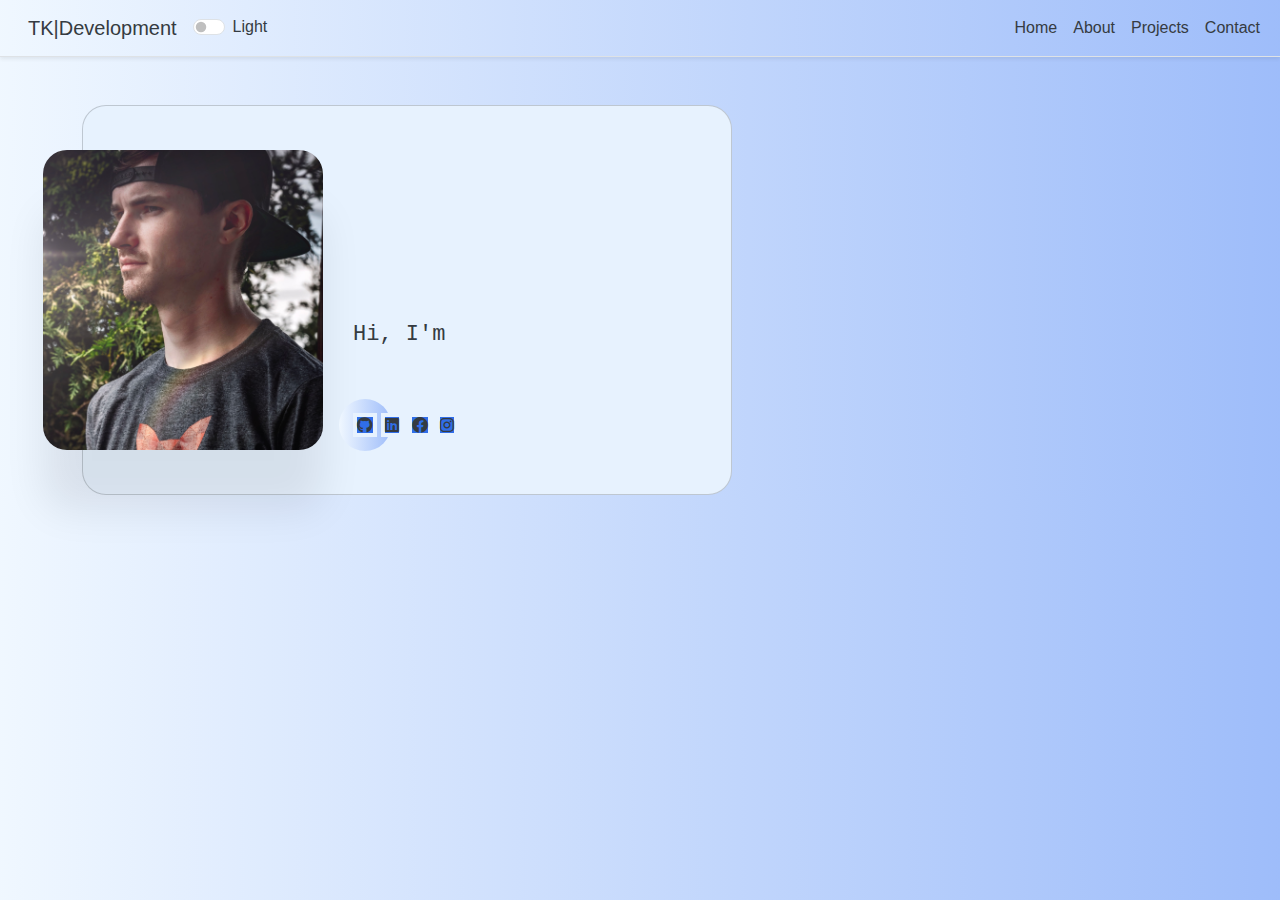
==== commit c45c36bd: "changed look" ====
--- a/index.html
+++ b/index.html
@@ -8,6 +8,10 @@
       rel="stylesheet"
       integrity="sha384-QWTKZyjpPEjISv5WaRU9OFeRpok6YctnYmDr5pNlyT2bRjXh0JMhjY6hW+ALEwIH"
       crossorigin="anonymous"
+    />
+    <link
+      href="https://cdnjs.cloudflare.com/ajax/libs/font-awesome/6.0.0-beta3/css/all.min.css"
+      rel="stylesheet"
     />
     <link rel="stylesheet" href="styles/style.css" />
     <link rel="stylesheet" href="styles/index.css" />
@@ -73,13 +77,23 @@
       </nav>
     </header>
     <main class="container">
-      <div id="home" class="row">
-        <div class="typing-effect">
-          <h1 id="typed-heading"></h1>
-          <p id="typed-paragraph"></p>
-          <span class="cursor">|</span>
+      <div class="card">
+        <img src="styles/resources/images/profile_pic.jpg" />
+        <div>
+          <div id="home" class="row">
+            <div class="typing-effect">
+              <h2 id="typed-heading"></h2>
+              <p id="typed-paragraph"></p>
+              <span class="cursor">|</span>
+            </div>
+            <div class="socials">
+              <button><i class="fa-brands fa-github"></i></button>
+              <button><i class="fa-brands fa-linkedin"></i></button>
+              <button><i class="fa-brands fa-facebook"></i></button>
+              <button><i class="fa-brands fa-instagram"></i></button>
+            </div>
+          </div>
         </div>
-        <div id="profile-pic"></div>
       </div>
     </main>
     <script
--- a/styles/style.css
+++ b/styles/style.css
@@ -1,60 +1,75 @@
 /* Default Light Theme */
 :root {
-    --bg-color: hsla(0, 0%, 98%, 1);
-    --text-color: hsla(0, 0%, 20%, 1);
-    --accent-color: hsla(210, 100%, 50%, 1);
-    --border-color: hsla(0, 0%, 90%, 1);
-    --btn-color: hsla(0, 0%, 96%, 1);
-  }
-  
-  /* Dark Theme */
-  [data-theme="dark"] {
-    --bg-color: hsla(220, 15%, 15%, 1);
-    --text-color: hsla(0, 0%, 95%, 1);
-    --accent-color: hsla(210, 100%, 60%, 1);
-    --border-color: hsla(220, 15%, 25%, 1);
-    --btn-color: hsla(0, 0%, 20%, 1);
-  }
-  /*Main Styles*/
-  body, nav, span, .nav-color, .navbar-brand, p, h1{
-    background: var(--bg-color);
-    color: var(--text-color)!important;
-    font-family: 'Poppins', sans-serif;
-    transition: background 0.3s, color 0.3s;
-  }
-  
-  a, .btn, h2{
-    color: var(--accent-color)!important;
-  }
-  
-  .btn, input > .btn{
-    background: var(--btn-color)!important;
-  }
+  --bg-color: linear-gradient(
+    to right,
+    hsl(210, 100%, 97%),
+    hsl(220, 90%, 80%)
+  );
+  --text-color: hsl(210, 10%, 23%);
+  --accent-color: hsl(220, 85%, 60%);
+  --border-color: hsl(220, 40%, 70%);
+  --btn-color: hsl(220, 80%, 55%);
+  --card-color: hsl(210, 90%, 95%);
+}
 
-  .form-check-input:checked {
-    background-color: var(--bg-color);
-  }
+/* Dark Theme */
+[data-theme="dark"] {
+  --bg-color: linear-gradient(to right, hsl(210, 36%, 3%), hsl(30, 87%, 20%));
+  --text-color: hsl(0, 0%, 95%);
+  --accent-color: hsl(25, 85%, 55%);
+  --border-color: hsl(30, 40%, 40%);
+  --btn-color: hsl(25, 80%, 45%);
+  --card-color: hsl(210, 30%, 3%);
+}
 
-  hr {
-    border-color: var(--border-color);
-  }
+/*Main Styles*/
+body,
+nav {
+  background: var(--bg-color);
+  color: var(--text-color) !important;
+  font-family: "Poppins", sans-serif;
+  transition: background 0.3s, color 0.3s;
+}
+
+span,
+.nav-color,
+.navbar-brand {
+  color: var(--text-color) !important;
+  font-family: "Poppins", sans-serif;
+  transition: color 0.3s;
+}
+
+a,
+.btn {
+  color: var(--accent-color) !important;
+}
+
+.btn,
+input > .btn {
+  background: var(--btn-color) !important;
+}
+
+.form-check-input:checked {
+  background-color: var(--bg-color);
+}
+
+hr {
+  border-color: var(--border-color);
+}
 
 /*Main Spacing*/
-main{
+main {
   margin-top: 3rem;
 }
 
+/*Footer Styles*/
+#socials img {
+  width: 15%;
+  height: auto;
+}
 
-
-/*Footer Styles*/
-  #socials img{
-    width: 15%;
-    height: auto;
-  }
-
-  ul {
-    list-style-type: none;
-    display: flex;
-    flex-direction: row;
-  }
-  +ul {
+  list-style-type: none;
+  display: flex;
+  flex-direction: row;
+}
--- a/styles/index.css
+++ b/styles/index.css
@@ -1,28 +1,10 @@
-/* Default Light Theme */
-:root {
-    --bg-color: hsla(0, 0%, 98%, 1);
-    --text-color: hsla(0, 0%, 20%, 1);
-    --accent-color: hsla(210, 100%, 50%, 1);
-    --border-color: hsla(0, 0%, 90%, 1);
-    --btn-color: hsla(0, 0%, 96%, 1);
-  }
-  
-  /* Dark Theme */
-  [data-theme="dark"] {
-    --bg-color: hsla(220, 15%, 15%, 1);
-    --text-color: hsla(0, 0%, 95%, 1);
-    --accent-color: hsla(210, 100%, 60%, 1);
-    --border-color: hsla(220, 15%, 25%, 1);
-    --btn-color: hsla(0, 0%, 20%, 1);
-  }
+/*Home Styles*/
+#home {
+  margin-top: 10rem;
+}
 
-/*Home Styles*/
-  #home {
-    margin-top: 10rem;
-  }
-
-  /*Typing effect*/
-  .typing-effect {
+/*Typing effect*/
+ .typing-effect {
     font-family: 'Courier New', Courier, monospace;
     font-size: 2rem;
     color: var(--text-color);
@@ -44,4 +26,86 @@
     50% {
         opacity: 0;
     }
-  }+  }
+
+  #profile-pic img {
+    opacity: 0;
+    transition: opacity 1s ease-in;
+  }
+
+  #profile-pic img.visible {
+    opacity: 1;
+  }
+
+/*Card Styles*/
+
+.card {
+  display: flex;
+  flex-direction: row;
+  align-items: center;
+  width: 75vw;
+  max-width: 650px;
+  padding: 44px 30px 44px 20px;
+  background: var(--card-color);
+  border-radius: 24px;
+}
+
+.card img {
+  max-width: 280px;
+  width: 36vw;
+  height: 300px;
+  object-fit: cover;
+  margin-left: -60px;
+  margin-right: 30px;
+  border-radius: inherit;
+  box-shadow: 0 60px 40px rgb(0 0 0/ 8%);
+  transition: border-radius 0.3s;
+}
+
+.card h2 {
+  font-size: 22px;
+  font-weight: 400;
+  margin-top: 0;
+  margin-right: 30px;
+  margin-bottom: 10px;
+}
+
+.card p {
+  font-size: 13px;
+  font-weight: 400;
+  margin-bottom: 30px;
+  opacity: 0.5;
+}
+
+.socials > button {
+  position: relative;
+  border: 0;
+  background: transparent;
+  color: var(--text-color);
+  padding: 0;
+}
+
+.socials > button:first-child::before {
+  content: "";
+  position: absolute;
+  z-index: 0;
+  top: 50%;
+  left: 50%;
+  width: 52px;
+  height: 52px;
+  translate: -50% -50%;
+  border-radius: 50%;
+  background: var(--bg-color);
+  transition: 0.3s;
+  transform: translateY(0);
+}
+
+.socials > button > i {
+  position: relative;
+  z-index: 1;
+  border: 4px solid var(--card-color);
+  background: var(--btn-color);
+  display: grid;
+  place-items: center;
+  
+}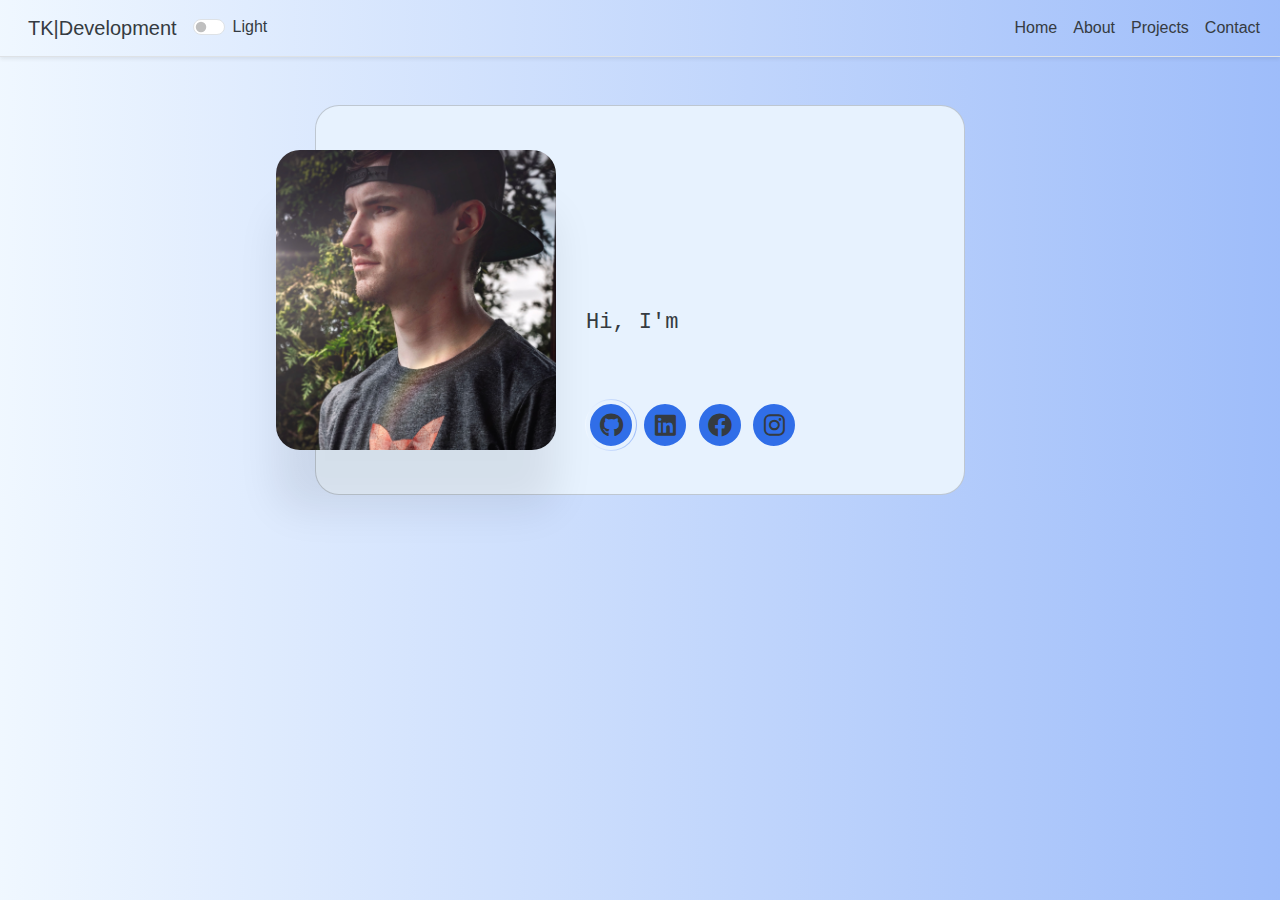
==== commit 9ae39099: "newnew" ====
--- a/index.html
+++ b/index.html
@@ -84,7 +84,7 @@
             <div class="typing-effect">
               <h2 id="typed-heading"></h2>
               <p id="typed-paragraph"></p>
-              <span class="cursor">|</span>
+              <span class="cursor"></span>
             </div>
             <div class="socials">
               <button><i class="fa-brands fa-github"></i></button>
--- a/styles/index.css
+++ b/styles/index.css
@@ -44,6 +44,7 @@
   flex-direction: row;
   align-items: center;
   width: 75vw;
+  margin: 0 auto;
   max-width: 650px;
   padding: 44px 30px 44px 20px;
   background: var(--card-color);
@@ -107,5 +108,51 @@
   background: var(--btn-color);
   display: grid;
   place-items: center;
-  
+  font-size: 24px;
+  width: 50px;
+  height: 50px;
+  border-radius: 40px;
+}
+
+@media (width <= 600px) {
+ 
+
+  .card {
+    margin-top: 150px;
+    padding-left: 50px;
+    padding-right: 50px;
+    padding-bottom: 60px;
+    width: 100%;
+    text-align: center;
+    flex-direction: column;
+  }
+
+  .card h2 {
+    margin-right: 0;
+    font-size: 26px;
+  }
+
+  .card img {
+    margin: -100px 0 30px 0;
+    width: 100%;
+    max-width: 1000px;
+    height: 250px;
+  }
+  .card p {
+    max-width: 360px;
+  }
+
+  .socials {
+    justify-content: center;
+  }
+}
+
+@media (width <= 440px) {
+  .card img {
+    height: 50vw;
+    width: 50vw;
+    border-radius: 50%;
+    border: 12px solid var(--card-color);
+    margin: -140px 0 30px 0;
+    }
 }